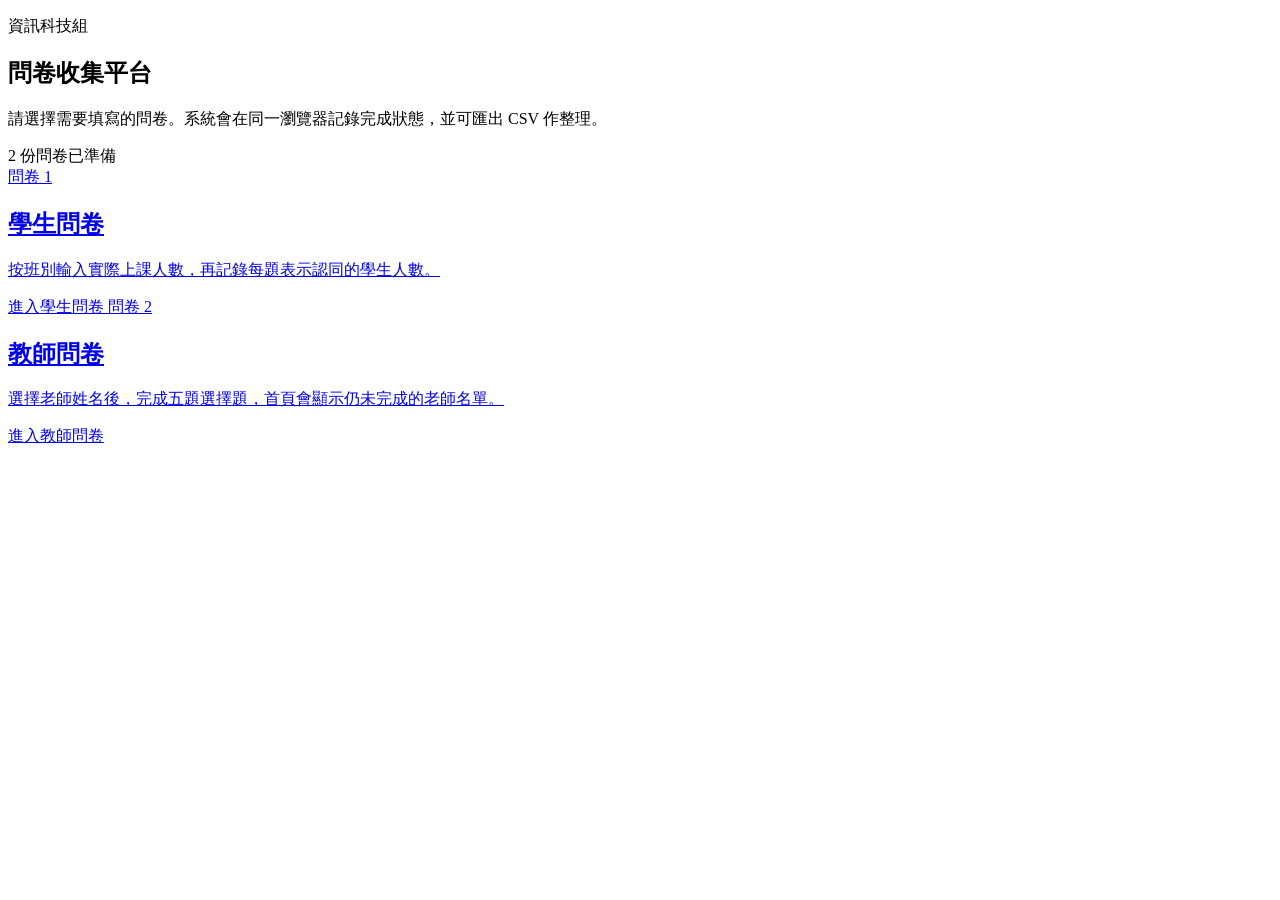
==== index.html @ f7b30786 "Create index.html" ====
<!doctype html>
<html lang="zh-Hant">
  <head>
    <meta charset="utf-8">
    <meta name="viewport" content="width=device-width, initial-scale=1">
    <title>資訊科技組問卷</title>
    <link rel="stylesheet" href="styles.css">
  </head>
  <body class="home">
    <main class="landing">
      <section class="hero">
        <div>
          <p class="eyebrow">資訊科技組</p>
          <h1>問卷收集平台</h1>
          <p class="lead">請選擇需要填寫的問卷。系統會在同一瀏覽器記錄完成狀態，並可匯出 CSV 作整理。</p>
        </div>
        <div class="hero-panel">
          <span class="stat-number">2</span>
          <span class="stat-label">份問卷已準備</span>
        </div>
      </section>

      <section class="portal-grid" aria-label="問卷入口">
        <a class="portal-card student-card" href="student.html">
          <span class="card-kicker">問卷 1</span>
          <h2>學生問卷</h2>
          <p>按班別輸入實際上課人數，再記錄每題表示認同的學生人數。</p>
          <span class="card-action">進入學生問卷</span>
        </a>
        <a class="portal-card teacher-card" href="teacher.html">
          <span class="card-kicker">問卷 2</span>
          <h2>教師問卷</h2>
          <p>選擇老師姓名後，完成五題選擇題，首頁會顯示仍未完成的老師名單。</p>
          <span class="card-action">進入教師問卷</span>
        </a>
      </section>
    </main>
  </body>
</html>
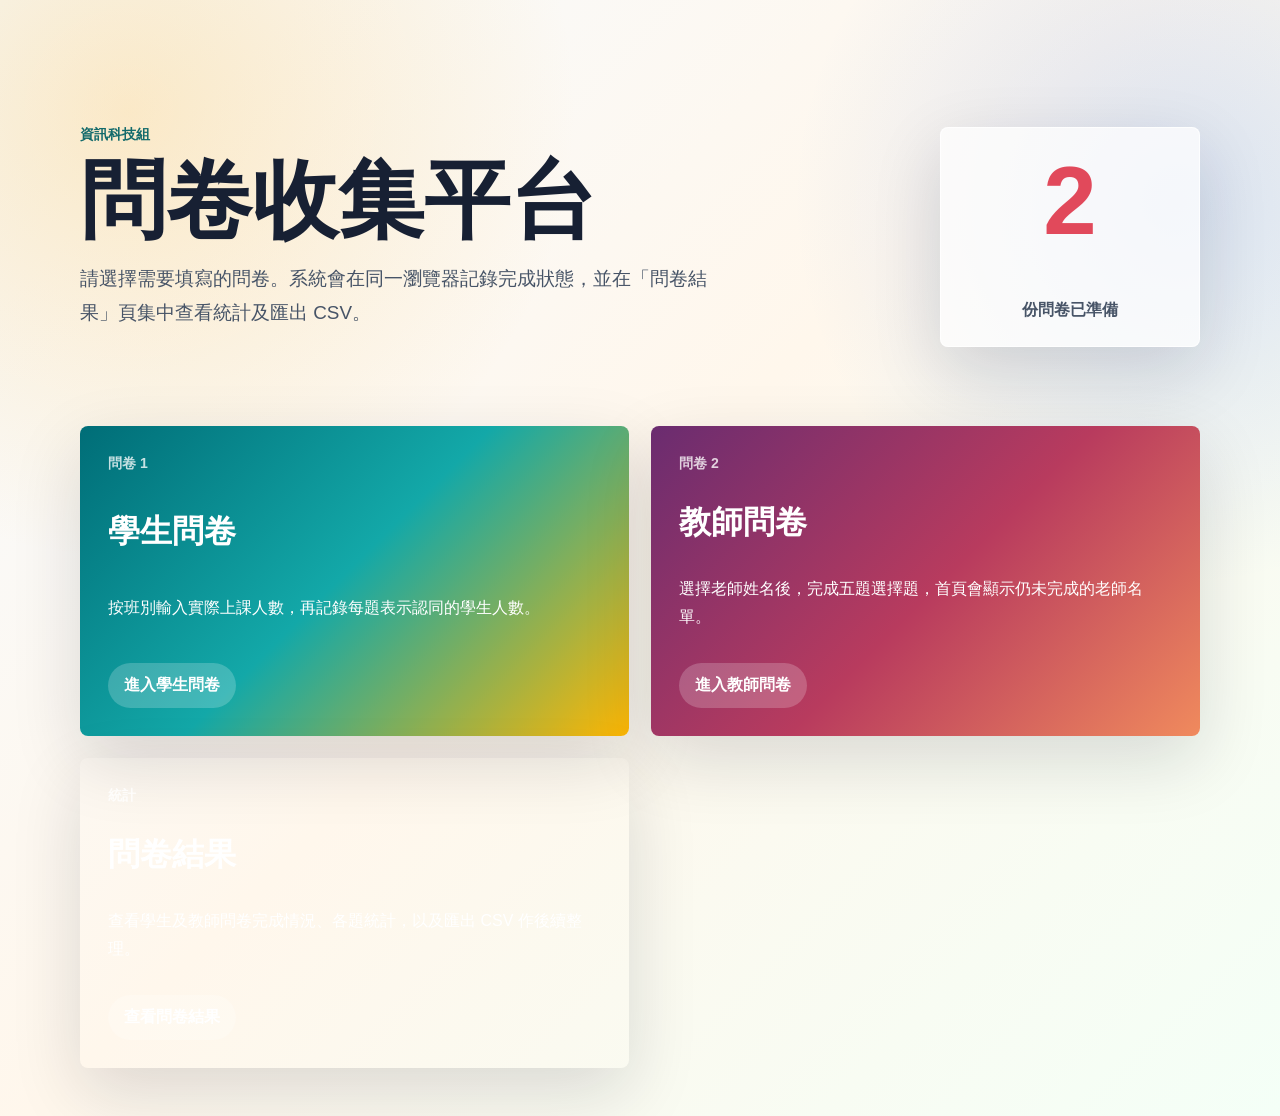
==== commit 61da6515: "Update index.html" ====
--- a/index.html
+++ b/index.html
@@ -12,7 +12,7 @@
         <div>
           <p class="eyebrow">資訊科技組</p>
           <h1>問卷收集平台</h1>
-          <p class="lead">請選擇需要填寫的問卷。系統會在同一瀏覽器記錄完成狀態，並可匯出 CSV 作整理。</p>
+          <p class="lead">請選擇需要填寫的問卷。系統會在同一瀏覽器記錄完成狀態，並在「問卷結果」頁集中查看統計及匯出 CSV。</p>
         </div>
         <div class="hero-panel">
           <span class="stat-number">2</span>
@@ -33,6 +33,12 @@
           <p>選擇老師姓名後，完成五題選擇題，首頁會顯示仍未完成的老師名單。</p>
           <span class="card-action">進入教師問卷</span>
         </a>
+        <a class="portal-card result-card" href="results.html">
+          <span class="card-kicker">統計</span>
+          <h2>問卷結果</h2>
+          <p>查看學生及教師問卷完成情況、各題統計，以及匯出 CSV 作後續整理。</p>
+          <span class="card-action">查看問卷結果</span>
+        </a>
       </section>
     </main>
   </body>
--- a/styles.css
+++ b/styles.css
@@ -0,0 +1,393 @@
+:root {
+  color-scheme: light;
+  font-family: "Noto Sans TC", "PingFang TC", "Microsoft JhengHei", Arial, sans-serif;
+  --ink: #172033;
+  --muted: #667085;
+  --paper: #ffffff;
+  --line: rgba(23, 32, 51, 0.12);
+  --shadow: 0 24px 70px rgba(16, 24, 40, 0.14);
+}
+
+* {
+  box-sizing: border-box;
+}
+
+body {
+  margin: 0;
+  min-height: 100vh;
+  color: var(--ink);
+}
+
+a {
+  color: inherit;
+  text-decoration: none;
+}
+
+button,
+select,
+input {
+  font: inherit;
+}
+
+.home {
+  background:
+    radial-gradient(circle at 10% 10%, rgba(255, 188, 66, 0.28), transparent 28rem),
+    radial-gradient(circle at 92% 18%, rgba(55, 125, 255, 0.18), transparent 24rem),
+    linear-gradient(135deg, #f7fbff 0%, #fff7ec 48%, #f4fff7 100%);
+}
+
+.landing {
+  width: min(1120px, calc(100% - 32px));
+  margin: 0 auto;
+  padding: 48px 0;
+}
+
+.hero {
+  min-height: 42vh;
+  display: grid;
+  grid-template-columns: minmax(0, 1fr) 260px;
+  gap: 32px;
+  align-items: center;
+}
+
+.eyebrow,
+.card-kicker {
+  margin: 0 0 12px;
+  color: #126a6b;
+  font-size: 0.88rem;
+  font-weight: 800;
+  letter-spacing: 0;
+}
+
+h1,
+h2,
+p {
+  margin-top: 0;
+}
+
+h1 {
+  margin-bottom: 18px;
+  font-size: clamp(2.5rem, 7vw, 5.4rem);
+  line-height: 1.02;
+  letter-spacing: 0;
+}
+
+.lead {
+  max-width: 650px;
+  color: #475467;
+  font-size: 1.18rem;
+  line-height: 1.8;
+}
+
+.hero-panel {
+  min-height: 220px;
+  border: 1px solid rgba(255, 255, 255, 0.78);
+  border-radius: 8px;
+  background: rgba(255, 255, 255, 0.72);
+  box-shadow: var(--shadow);
+  display: grid;
+  place-items: center;
+  text-align: center;
+}
+
+.stat-number {
+  display: block;
+  color: #e1495b;
+  font-size: 6rem;
+  font-weight: 900;
+  line-height: 1;
+}
+
+.stat-label {
+  color: #475467;
+  font-weight: 800;
+}
+
+.portal-grid {
+  display: grid;
+  grid-template-columns: repeat(2, minmax(0, 1fr));
+  gap: 22px;
+}
+
+.portal-card {
+  min-height: 310px;
+  padding: 28px;
+  border-radius: 8px;
+  color: #fff;
+  box-shadow: var(--shadow);
+  display: flex;
+  flex-direction: column;
+  justify-content: space-between;
+}
+
+.portal-card h2 {
+  margin-bottom: 14px;
+  font-size: 2rem;
+}
+
+.portal-card p {
+  max-width: 480px;
+  line-height: 1.75;
+}
+
+.portal-card .card-kicker {
+  color: rgba(255, 255, 255, 0.78);
+}
+
+.student-card {
+  background: linear-gradient(135deg, #006d77, #13a8a8 48%, #ffb703);
+}
+
+.teacher-card {
+  background: linear-gradient(135deg, #6a2c70, #b83b5e 52%, #f08a5d);
+}
+
+.card-action {
+  width: fit-content;
+  padding: 12px 16px;
+  border-radius: 999px;
+  background: rgba(255, 255, 255, 0.2);
+  font-weight: 800;
+}
+
+.survey {
+  background: var(--page-bg);
+}
+
+.student-theme {
+  --accent: #008b8b;
+  --accent-2: #ffb703;
+  --page-bg: linear-gradient(135deg, #eefdfc 0%, #f7fbff 45%, #fff8e6 100%);
+  --soft: #e8fbf9;
+}
+
+.teacher-theme {
+  --accent: #8a2f68;
+  --accent-2: #f08a5d;
+  --page-bg: linear-gradient(135deg, #fff3f5 0%, #f8f0ff 46%, #fff7ed 100%);
+  --soft: #fff0f5;
+}
+
+.topbar {
+  width: min(1120px, calc(100% - 32px));
+  margin: 0 auto;
+  padding: 20px 0 0;
+  display: flex;
+  justify-content: space-between;
+  align-items: center;
+  gap: 16px;
+}
+
+.topbar a,
+.ghost-button {
+  min-height: 42px;
+  padding: 10px 14px;
+  border: 1px solid var(--line);
+  border-radius: 999px;
+  background: rgba(255, 255, 255, 0.72);
+  color: var(--ink);
+  font-weight: 800;
+}
+
+.ghost-button {
+  cursor: pointer;
+}
+
+.survey-shell {
+  width: min(1120px, calc(100% - 32px));
+  margin: 0 auto;
+  padding: 34px 0 56px;
+}
+
+.survey-intro {
+  padding: 28px 0 18px;
+}
+
+.survey-intro h1 {
+  color: var(--accent);
+  font-size: clamp(2.2rem, 6vw, 4.5rem);
+}
+
+.survey-intro p:not(.eyebrow) {
+  max-width: 780px;
+  color: #475467;
+  font-size: 1.08rem;
+  line-height: 1.8;
+}
+
+.status-board,
+.form-panel {
+  border: 1px solid rgba(255, 255, 255, 0.78);
+  border-radius: 8px;
+  background: rgba(255, 255, 255, 0.82);
+  box-shadow: 0 18px 50px rgba(16, 24, 40, 0.1);
+}
+
+.status-board {
+  padding: 22px;
+  margin-bottom: 22px;
+  display: grid;
+  grid-template-columns: 240px minmax(0, 1fr);
+  gap: 20px;
+}
+
+.status-board h2 {
+  margin-bottom: 8px;
+  font-size: 1.35rem;
+}
+
+.progress-text {
+  margin: 0;
+  color: var(--muted);
+  font-weight: 700;
+}
+
+.chip-grid {
+  display: flex;
+  flex-wrap: wrap;
+  gap: 8px;
+  align-content: start;
+}
+
+.chip {
+  min-height: 34px;
+  padding: 7px 11px;
+  border-radius: 999px;
+  background: var(--soft);
+  color: var(--accent);
+  font-weight: 800;
+}
+
+.chip.done {
+  background: #ecfdf3;
+  color: #027a48;
+}
+
+.form-panel {
+  padding: 24px;
+}
+
+label {
+  display: grid;
+  gap: 8px;
+  margin-bottom: 18px;
+  font-weight: 800;
+}
+
+select,
+input[type="number"] {
+  min-height: 50px;
+  width: 100%;
+  border: 1px solid var(--line);
+  border-radius: 8px;
+  background: #fff;
+  color: var(--ink);
+  padding: 10px 12px;
+}
+
+.question-stack {
+  display: grid;
+  gap: 16px;
+}
+
+.question {
+  padding: 18px;
+  border: 1px solid var(--line);
+  border-radius: 8px;
+  background: #fff;
+}
+
+.question-title {
+  margin-bottom: 14px;
+  font-weight: 900;
+  line-height: 1.65;
+}
+
+.choice-row {
+  display: flex;
+  flex-wrap: wrap;
+  gap: 10px;
+}
+
+.choice-row label {
+  margin: 0;
+  display: flex;
+  align-items: center;
+  gap: 8px;
+  min-height: 42px;
+  padding: 9px 12px;
+  border: 1px solid var(--line);
+  border-radius: 999px;
+  background: #fafafa;
+  cursor: pointer;
+}
+
+.student-answer {
+  max-width: 220px;
+}
+
+.form-actions {
+  margin-top: 22px;
+  display: flex;
+  flex-wrap: wrap;
+  gap: 12px;
+}
+
+button[type="submit"],
+.secondary-button {
+  min-height: 48px;
+  border: 0;
+  border-radius: 8px;
+  padding: 12px 18px;
+  cursor: pointer;
+  font-weight: 900;
+}
+
+button[type="submit"] {
+  background: linear-gradient(135deg, var(--accent), var(--accent-2));
+  color: #fff;
+}
+
+.secondary-button {
+  border: 1px solid var(--line);
+  background: #fff;
+  color: var(--ink);
+}
+
+.message {
+  min-height: 28px;
+  margin: 16px 0 0;
+  color: var(--accent);
+  font-weight: 900;
+}
+
+@media (max-width: 760px) {
+  .hero,
+  .portal-grid,
+  .status-board {
+    grid-template-columns: 1fr;
+  }
+
+  .hero {
+    min-height: auto;
+    padding: 28px 0;
+  }
+
+  .hero-panel {
+    min-height: 150px;
+  }
+
+  .portal-card {
+    min-height: 250px;
+  }
+
+  .topbar {
+    align-items: stretch;
+    flex-direction: column;
+  }
+
+  .topbar a,
+  .ghost-button {
+    text-align: center;
+  }
+}
